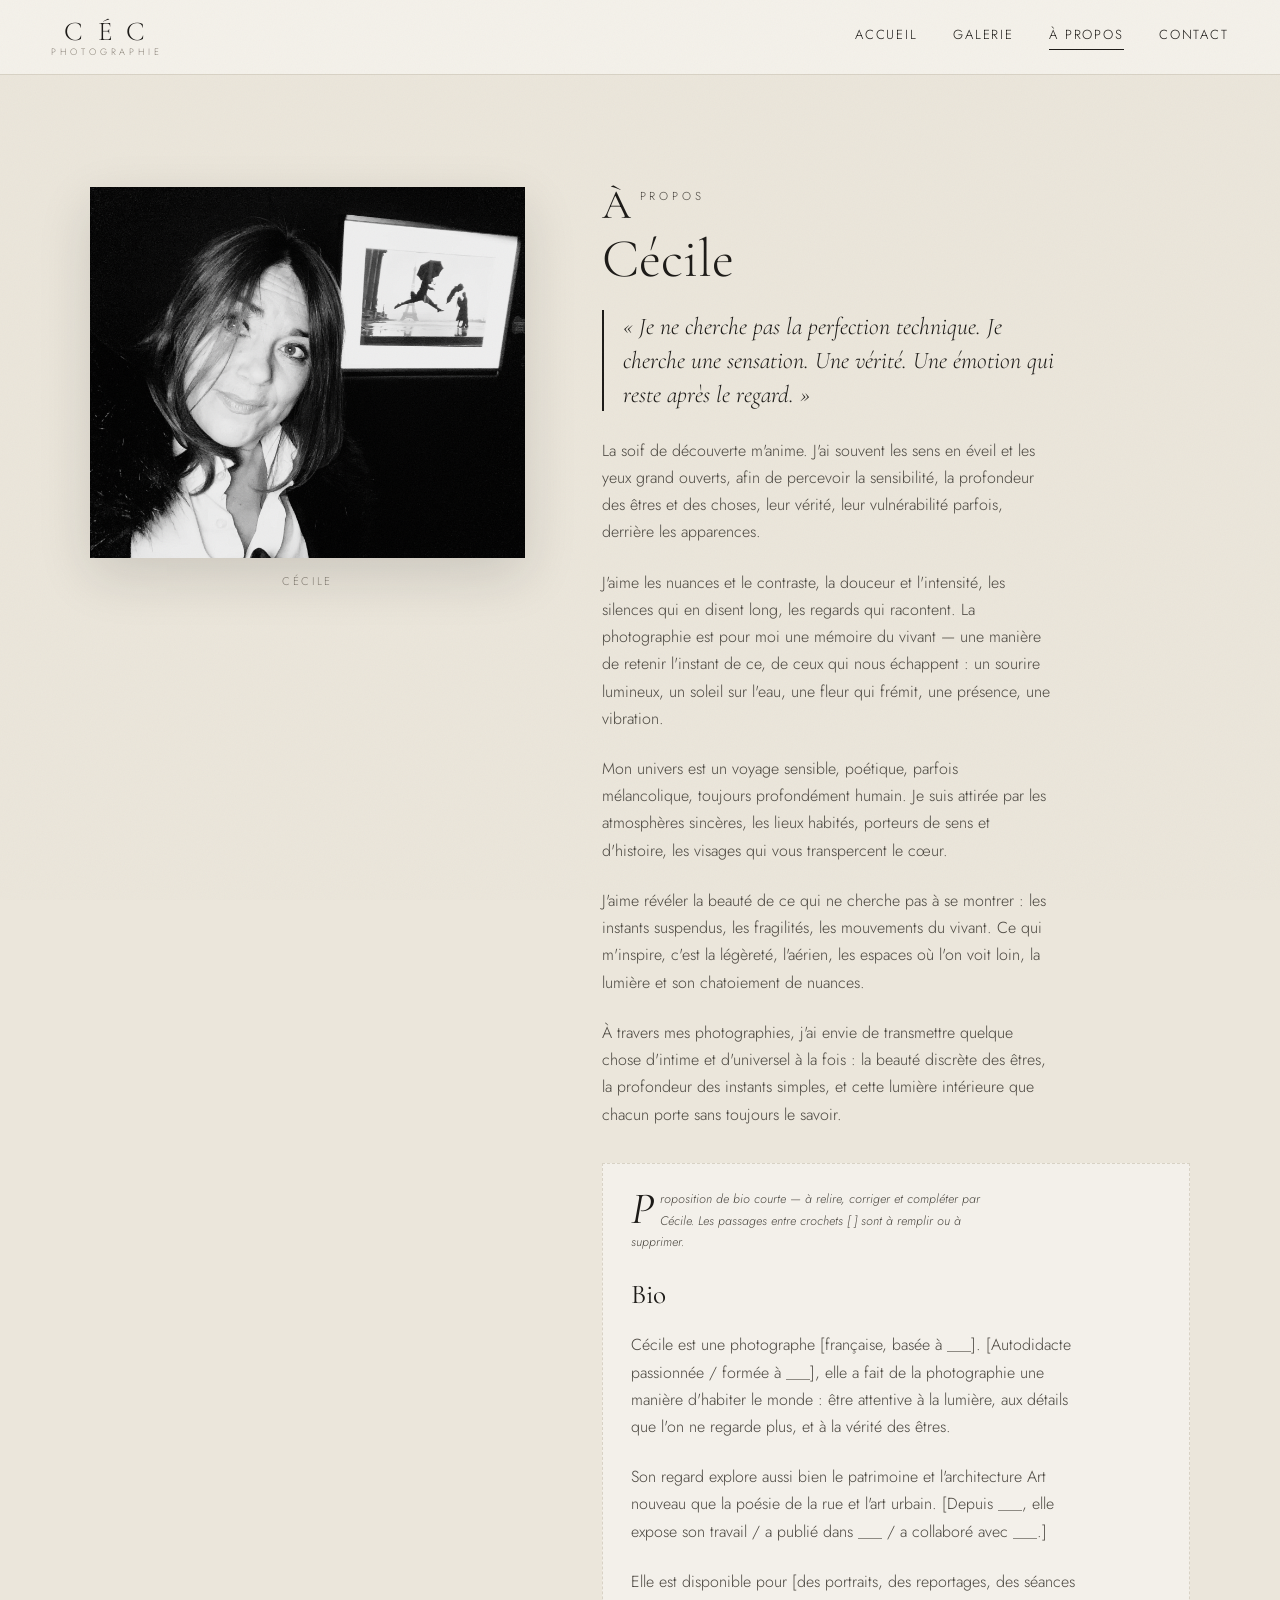
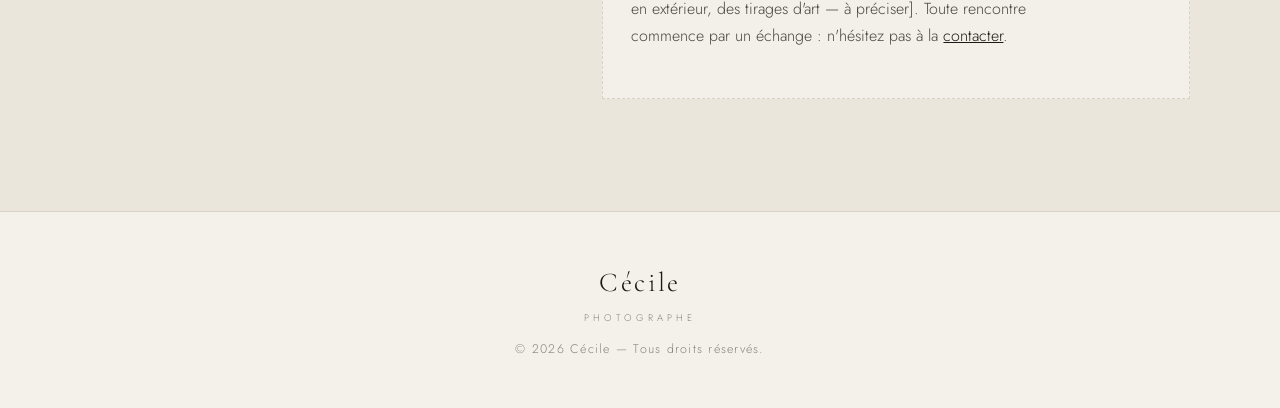
==== apropos.html @ 0a7814a8 "Galerie en séries, effets visuels (grain, parallaxe, retour en haut, transitions), bio à compléter" ====
<!DOCTYPE html>
<html lang="fr">
<head>
  <meta charset="UTF-8" />
  <meta name="viewport" content="width=device-width, initial-scale=1.0" />
  <title>À propos — CÉC Photographie</title>
  <meta name="description" content="À propos de Cécile, photographe — son regard, sa démarche, son univers." />
  <link rel="icon" href="assets/logo.png" />
  <link rel="preconnect" href="https://fonts.googleapis.com" />
  <link rel="preconnect" href="https://fonts.gstatic.com" crossorigin />
  <link href="https://fonts.googleapis.com/css2?family=Cormorant+Garamond:ital,wght@0,300;0,400;0,500;1,400&family=Jost:wght@300;400;500&display=swap" rel="stylesheet" />
  <link rel="stylesheet" href="assets/style.css?v=8" />
</head>
<body>

  <header class="site-header" id="top">
    <a class="brand" href="index.html" aria-label="Accueil">
      <span class="brand-mark">C&thinsp;É&thinsp;C</span>
      <span class="brand-sub">Photographie</span>
    </a>
    <nav class="site-nav">
      <a href="index.html">Accueil</a>
      <a href="galerie.html">Galerie</a>
      <a href="apropos.html" class="is-current">À propos</a>
      <a href="contact.html">Contact</a>
    </nav>
    <button class="nav-toggle" aria-label="Menu" aria-expanded="false">
      <span></span><span></span><span></span>
    </button>
  </header>

  <main>
    <section class="section section-about" id="apropos">
      <div class="about">
        <div class="about-photo reveal">
          <img src="images/34_photo_profil_auteur.jpg" alt="Portrait de Cécile" loading="lazy" />
          <span class="about-caption">Cécile</span>
        </div>
        <div class="about-text reveal" style="--d:.15s">
          <p class="kicker">À propos</p>
          <h2>Cécile</h2>
          <blockquote class="about-quote">« Je ne cherche pas la perfection technique. Je cherche une sensation. Une vérité. Une émotion qui reste après le regard. »</blockquote>
          <p>La soif de découverte m'anime. J'ai souvent les sens en éveil et les yeux grand ouverts, afin de percevoir la sensibilité, la profondeur des êtres et des choses, leur vérité, leur vulnérabilité parfois, derrière les apparences.</p>
          <p>J'aime les nuances et le contraste, la douceur et l'intensité, les silences qui en disent long, les regards qui racontent. La photographie est pour moi une mémoire du vivant — une manière de retenir l'instant de ce, de ceux qui nous échappent : un sourire lumineux, un soleil sur l'eau, une fleur qui frémit, une présence, une vibration.</p>
          <p>Mon univers est un voyage sensible, poétique, parfois mélancolique, toujours profondément humain. Je suis attirée par les atmosphères sincères, les lieux habités, porteurs de sens et d'histoire, les visages qui vous transpercent le cœur.</p>
          <p>J'aime révéler la beauté de ce qui ne cherche pas à se montrer : les instants suspendus, les fragilités, les mouvements du vivant. Ce qui m'inspire, c'est la légèreté, l'aérien, les espaces où l'on voit loin, la lumière et son chatoiement de nuances.</p>
          <p>À travers mes photographies, j'ai envie de transmettre quelque chose d'intime et d'universel à la fois : la beauté discrète des êtres, la profondeur des instants simples, et cette lumière intérieure que chacun porte sans toujours le savoir.</p>

          <div class="bio-draft">
            <p class="bio-note">Proposition de bio courte — à relire, corriger et compléter par Cécile. Les passages entre crochets [ ] sont à remplir ou à supprimer.</p>
            <h3>Bio</h3>
            <p>Cécile est une photographe [française, basée à ___]. [Autodidacte passionnée / formée à ___], elle a fait de la photographie une manière d'habiter le monde : être attentive à la lumière, aux détails que l'on ne regarde plus, et à la vérité des êtres.</p>
            <p>Son regard explore aussi bien le patrimoine et l'architecture Art nouveau que la poésie de la rue et l'art urbain. [Depuis ___, elle expose son travail / a publié dans ___ / a collaboré avec ___.]</p>
            <p>Elle est disponible pour [des portraits, des reportages, des séances en extérieur, des tirages d'art — à préciser]. Toute rencontre commence par un échange&nbsp;: n'hésitez pas à la <a href="contact.html">contacter</a>.</p>
          </div>
        </div>
      </div>
    </section>
  </main>

  <footer class="site-footer">
    <span class="footer-brand">Cécile</span>
    <span class="footer-sub">Photographe</span>
    <p>© <span id="year"></span> Cécile — Tous droits réservés.</p>
  </footer>

  <script src="assets/script.js?v=8"></script>
</body>
</html>
---- assets/style.css ----
:root {
  --cream: #f4f1ea;
  --cream-deep: #ebe6db;
  --ink: #1c1a17;
  --muted: #8a8378;
  --line: #d8d2c5;
  --white: #fbfaf7;
  --shadow: 0 18px 50px rgba(28, 26, 23, .14);
}

* { box-sizing: border-box; margin: 0; padding: 0; }

html { scroll-behavior: smooth; }

body {
  background: var(--cream);
  color: var(--ink);
  font-family: "Jost", -apple-system, sans-serif;
  font-weight: 300;
  line-height: 1.7;
  -webkit-font-smoothing: antialiased;
  min-height: 100vh;
  display: flex; flex-direction: column;
}
main { flex: 1 0 auto; }
.site-footer { flex-shrink: 0; }

h1, h2 { font-family: "Cormorant Garamond", serif; font-weight: 300; line-height: 1.1; }

img { display: block; max-width: 100%; }

/* ---------- Header ---------- */
.site-header {
  position: sticky; top: 0; z-index: 50;
  display: flex; align-items: center; justify-content: space-between;
  padding: 1.1rem clamp(1.2rem, 4vw, 3.5rem);
  background: rgba(244, 241, 234, .9);
  backdrop-filter: blur(10px);
  border-bottom: 1px solid var(--line);
  transition: padding .3s ease, background .3s ease, box-shadow .3s ease;
}
.site-header.scrolled {
  padding-top: .55rem; padding-bottom: .55rem;
  background: rgba(244, 241, 234, .97);
  box-shadow: 0 2px 22px rgba(28, 26, 23, .07);
}

.brand { text-decoration: none; color: var(--ink); text-align: center; line-height: 1; }
.brand-mark {
  display: block;
  font-family: "Cormorant Garamond", serif;
  font-size: 1.7rem; letter-spacing: .18em;
}
.brand-mark.small { font-size: 1.35rem; }
.brand-sub {
  display: block;
  font-size: .58rem; letter-spacing: .42em;
  text-transform: uppercase; color: var(--muted);
  margin-top: .15rem;
}

.site-nav { display: flex; gap: 2.2rem; }
.site-nav a {
  text-decoration: none; color: var(--ink);
  font-size: .82rem; letter-spacing: .14em; text-transform: uppercase;
  padding-bottom: 3px; position: relative;
}
.site-nav a::after {
  content: ""; position: absolute; left: 0; bottom: 0;
  width: 0; height: 1px; background: var(--ink); transition: width .3s ease;
}
.site-nav a:hover::after { width: 100%; }
.site-nav a.is-current::after { width: 100%; }

.nav-toggle { display: none; background: none; border: 0; cursor: pointer; width: 28px; height: 22px; }
.nav-toggle span { display: block; height: 1.5px; background: var(--ink); margin: 5px 0; transition: .3s; }

/* ---------- Hero ---------- */
.hero {
  display: grid; grid-template-columns: 1fr 1fr;
  min-height: 88vh;
}
.hero-img {
  background: url("../images/17_escalier_bleu_lumineux.jpg") center/cover no-repeat;
}
.hero-text {
  display: flex; flex-direction: column; justify-content: center;
  padding: clamp(2.2rem, 6vw, 6rem);
  background: var(--cream);
}
.hero-name {
  font-size: .72rem; letter-spacing: .34em; text-transform: uppercase;
  color: var(--muted); margin-bottom: 1.6rem;
}
.hero-text h1 {
  font-size: clamp(2.6rem, 5vw, 4.4rem); line-height: 1.07;
  margin-bottom: 1.6rem;
}
.hero-quote {
  font-family: "Cormorant Garamond", serif; font-style: italic;
  font-size: 1.35rem; line-height: 1.5;
  color: #2e2b26; max-width: 34ch; margin-bottom: 2.3rem;
  min-height: 6em;
  transition: opacity 1.1s ease, transform 1.1s cubic-bezier(.2,.7,.2,1), filter 1.1s ease;
}
.hero-quote.fade { opacity: 0; transform: translateY(14px); filter: blur(4px); }
.kicker {
  font-size: .72rem; letter-spacing: .34em; text-transform: uppercase;
  color: var(--muted); margin-bottom: 1.1rem;
}

.btn {
  align-self: flex-start;
  display: inline-block; text-decoration: none;
  color: var(--ink); border: 1px solid var(--ink);
  padding: .9rem 1.9rem;
  font-size: .76rem; letter-spacing: .2em; text-transform: uppercase;
  transition: background .3s, color .3s;
}
.btn:hover { background: var(--ink); color: var(--cream); }

/* ---------- Intro ---------- */
.intro {
  text-align: center;
  max-width: 660px; margin: 0 auto;
  padding: clamp(3.5rem, 8vw, 6.5rem) clamp(1.5rem, 5vw, 3rem);
}
.intro .kicker { margin-bottom: 1.8rem; }
.intro-text {
  font-family: "Cormorant Garamond", serif;
  font-size: clamp(1.35rem, 2.6vw, 1.85rem);
  line-height: 1.5; color: #2e2b26;
  margin-bottom: 1.3rem;
}
.intro-sign {
  display: inline-block; margin-top: 1.2rem;
  font-size: .72rem; letter-spacing: .28em; text-transform: uppercase;
  color: var(--muted);
}
.intro-sign::before {
  content: ""; display: block; width: 40px; height: 1px;
  background: var(--line); margin: 0 auto 1.2rem;
}

/* ---------- Sections ---------- */
.section { padding: clamp(3.5rem, 9vw, 7rem) clamp(1.2rem, 5vw, 4rem); max-width: 1320px; margin: 0 auto; }
.section-head { text-align: center; margin-bottom: 2.6rem; }
.section-head h2 { font-size: clamp(2.4rem, 5vw, 3.6rem); }

/* ---------- Filters ---------- */
.filters { display: flex; justify-content: center; flex-wrap: wrap; gap: .6rem; margin-bottom: 3rem; }
.filter {
  background: none; border: 1px solid var(--line); cursor: pointer;
  color: var(--muted);
  padding: .6rem 1.3rem;
  font-family: inherit; font-size: .74rem; letter-spacing: .14em; text-transform: uppercase;
  transition: .25s;
}
.filter:hover { color: var(--ink); border-color: var(--ink); }
.filter.is-active { background: var(--ink); color: var(--cream); border-color: var(--ink); }

/* ---------- Gallery ---------- */
.gallery { columns: 3; column-gap: 1.1rem; }
.gallery-item {
  break-inside: avoid; margin-bottom: 1.1rem;
  position: relative; cursor: pointer; overflow: hidden;
  background: var(--cream-deep);
}
.gallery-item img {
  width: 100%;
  filter: grayscale(100%) blur(14px);
  transition: transform .7s cubic-bezier(.2,.7,.2,1), filter .9s ease;
}
.gallery-item.loaded img { filter: grayscale(100%) blur(0); }
.gallery-item.loaded:hover img { filter: grayscale(0%) blur(0); transform: scale(1.05); }
.gallery-item .cap {
  position: absolute; left: 0; right: 0; bottom: 0;
  padding: 1.4rem 1rem .9rem;
  color: var(--white);
  font-size: .8rem; letter-spacing: .1em;
  background: linear-gradient(to top, rgba(20,18,15,.78), transparent);
  opacity: 0; transform: translateY(8px); transition: .35s;
}
.gallery-item:hover .cap { opacity: 1; transform: translateY(0); }

/* ---------- About ---------- */
.section-about { background: var(--cream-deep); max-width: none; }
.about {
  max-width: 1100px; margin: 0 auto;
  display: grid; grid-template-columns: .85fr 1.15fr; gap: clamp(2rem, 6vw, 5rem);
  align-items: center;
}
.about-photo img { width: 100%; box-shadow: var(--shadow); filter: grayscale(100%); }
.about-caption {
  display: block; text-align: center; margin-top: .9rem;
  font-size: .7rem; letter-spacing: .24em; text-transform: uppercase;
  color: var(--muted);
}
.about-text h2 { font-size: clamp(2.4rem, 5vw, 3.4rem); margin-bottom: 1.3rem; }
.about-text p { margin-bottom: 1.1rem; color: #4a463f; max-width: 50ch; }
.about-quote {
  font-family: "Cormorant Garamond", serif;
  font-style: italic; font-size: 1.5rem; line-height: 1.4;
  color: var(--ink); border-left: 2px solid var(--ink);
  padding-left: 1.2rem; margin-bottom: 1.6rem; max-width: 46ch;
}
.about-note { font-size: .78rem; font-style: italic; color: var(--muted); }

/* ---------- Contact ---------- */
.section-contact { text-align: center; }
.contact-line { font-size: 1.1rem; color: #4a463f; margin-bottom: 1.8rem; }
.contact-links { display: flex; justify-content: center; gap: 2.5rem; flex-wrap: wrap; margin-bottom: 1.4rem; }
.contact-links a {
  font-family: "Cormorant Garamond", serif; font-size: 1.7rem;
  color: var(--ink); text-decoration: none; border-bottom: 1px solid var(--line);
  padding-bottom: 3px; transition: border-color .3s;
}
.contact-links a:hover { border-color: var(--ink); }

/* ---------- Footer ---------- */
.site-footer {
  text-align: center; padding: 3rem 1.5rem;
  border-top: 1px solid var(--line);
}
.footer-brand {
  display: block;
  font-family: "Cormorant Garamond", serif;
  font-size: 1.7rem; letter-spacing: .1em;
}
.footer-sub {
  display: block;
  font-size: .6rem; letter-spacing: .42em; text-transform: uppercase;
  color: var(--muted); margin-top: .2rem; margin-bottom: .8rem;
}
.site-footer p { font-size: .78rem; letter-spacing: .1em; color: var(--muted); }

/* ---------- Lightbox ---------- */
.lightbox {
  position: fixed; inset: 0; z-index: 100;
  background: rgba(18, 16, 13, .96);
  display: none; align-items: center; justify-content: center;
}
.lightbox.open { display: flex; }
.lb-stage { max-width: 90vw; max-height: 90vh; text-align: center; }
.lb-stage img { max-width: 90vw; max-height: 70vh; margin: 0 auto; box-shadow: var(--shadow); }
.lb-stage figcaption {
  display: flex; flex-direction: column; align-items: center; gap: .55rem;
  margin-top: 1.1rem;
}
#lb-caption {
  color: #f4f1ea;
  font-size: .82rem; letter-spacing: .22em; text-transform: uppercase;
}
.lb-texte {
  font-family: "Cormorant Garamond", serif;
  font-style: italic; font-size: 1.35rem; line-height: 1.45;
  color: #e7e1d4; max-width: 34ch; text-transform: none; letter-spacing: .01em;
}
.lb-close, .lb-nav {
  position: absolute; background: none; border: 0; cursor: pointer;
  color: #f4f1ea; transition: opacity .2s; opacity: .65;
}
.lb-close:hover, .lb-nav:hover { opacity: 1; }
.lb-close { top: 1.5rem; right: 2rem; font-size: 2.6rem; line-height: 1; }
.lb-nav { top: 50%; transform: translateY(-50%); font-size: 3.5rem; padding: 0 1.5rem; }
.lb-prev { left: .5rem; }
.lb-next { right: .5rem; }

/* ---------- Animations ---------- */
.reveal { opacity: 0; transform: translateY(28px); transition: opacity .9s ease, transform .9s cubic-bezier(.2,.7,.2,1); transition-delay: var(--d, 0s); }
.reveal.is-visible { opacity: 1; transform: none; }

@keyframes riseIn { from { opacity: 0; transform: translateY(26px); } to { opacity: 1; transform: none; } }
.reveal-load { opacity: 0; animation: riseIn 1s cubic-bezier(.2,.7,.2,1) forwards; animation-delay: var(--d, 0s); }

.gallery-item { opacity: 0; transform: translateY(24px); }
.gallery-item.in { opacity: 1; transform: none; transition: opacity .7s ease, transform .7s cubic-bezier(.2,.7,.2,1); }

.scroll-cue {
  position: absolute; left: 50%; bottom: 26px; transform: translateX(-50%);
  width: 1px; height: 54px; background: var(--ink); opacity: .4;
  transform-origin: top;
  animation: cue 2.2s ease-in-out infinite;
}
@keyframes cue { 0%,100% { transform: translateX(-50%) scaleY(.35); opacity: .15; } 50% { transform: translateX(-50%) scaleY(1); opacity: .5; } }

@media (prefers-reduced-motion: reduce) {
  .reveal, .reveal-load, .gallery-item { opacity: 1 !important; transform: none !important; animation: none !important; }
  .scroll-cue, .hero-img { animation: none; }
}

/* ---------- Lightbox counter ---------- */
.lb-counter { font-size: .72rem; letter-spacing: .25em; color: var(--muted); }

/* ---------- Contact form ---------- */
.contact-form { max-width: 480px; margin: 0 auto 2.2rem; text-align: left; }
.field { position: relative; margin-bottom: 1.5rem; }
.field input, .field textarea {
  width: 100%; background: var(--white); border: 1px solid var(--line);
  padding: 1.15rem 1rem .55rem;
  font-family: inherit; font-size: .95rem; color: var(--ink);
  resize: vertical; transition: border-color .25s;
}
.field input:focus, .field textarea:focus { outline: none; border-color: var(--ink); }
.field label {
  position: absolute; left: 1rem; top: .95rem;
  color: var(--muted); font-size: .95rem; pointer-events: none;
  transition: .2s ease;
}
.field input:focus + label, .field textarea:focus + label,
.field input:not(:placeholder-shown) + label,
.field textarea:not(:placeholder-shown) + label {
  top: .3rem; font-size: .66rem; letter-spacing: .12em; text-transform: uppercase;
}
.contact-form .btn { width: 100%; text-align: center; cursor: pointer; }
.form-status { margin-top: 1rem; font-size: .85rem; text-align: center; min-height: 1.2em; }
.form-status.ok { color: #4a7c4a; }
.form-status.err { color: #b05050; }

/* ---------- À propos : photo qui suit le scroll + texte rythmé ---------- */
.about { align-items: start; }
.about-photo { position: sticky; top: 96px; }
.about-text p { margin-bottom: 1.45rem; }
.about-text p:first-of-type::first-letter {
  font-family: "Cormorant Garamond", serif; font-weight: 400;
  font-size: 3.6em; line-height: .76; float: left;
  margin: .06em .12em 0 0; color: var(--ink);
}

/* ---------- Bandeau d'introduction de page ---------- */
.page-intro-text {
  max-width: 48ch; margin: 1.3rem auto 0;
  font-family: "Cormorant Garamond", serif; font-style: italic;
  font-size: 1.3rem; line-height: 1.5; color: #4a463f;
}

/* ---------- Bandeau de la page Contact ---------- */
.contact-banner {
  position: relative; height: 40vh; min-height: 260px;
  display: flex; align-items: center; justify-content: center;
  overflow: hidden;
}
.contact-banner .cb-img {
  position: absolute; inset: -16% 0;
  background: url("../images/17_escalier_bleu_lumineux.jpg") center 42%/cover;
  will-change: transform;
}
.contact-banner .cb-veil {
  position: absolute; inset: 0;
  background: linear-gradient(rgba(10,12,22,.38), rgba(10,12,22,.52));
}
.contact-banner h1 {
  position: relative; z-index: 2; color: var(--cream);
  font-size: clamp(2.6rem, 5vw, 4rem);
  text-shadow: 0 2px 26px rgba(8,10,20,.5);
}

/* ---------- Aperçu de la galerie sur l'accueil ---------- */
.home-preview {
  text-align: center; background: var(--cream-deep);
  padding: clamp(3rem, 7vw, 5.5rem) clamp(1.2rem, 5vw, 4rem);
}
.home-preview h2 { font-size: clamp(2.2rem, 4.5vw, 3.2rem); margin-top: .3rem; }
.home-preview .btn { margin-top: .6rem; }
.preview-grid {
  display: grid; grid-template-columns: repeat(3, 1fr); gap: 1rem;
  max-width: 1100px; margin: 2.4rem auto;
}
.preview-grid a { display: block; overflow: hidden; background: var(--cream); }
.preview-grid img {
  width: 100%; height: 260px; object-fit: cover;
  transition: transform .7s cubic-bezier(.2,.7,.2,1);
}
.preview-grid a:hover img { transform: scale(1.06); }

/* ---------- Grain argentique ---------- */
body::before {
  content: ""; position: fixed; inset: 0; z-index: 9999;
  pointer-events: none; opacity: .035;
  background-image: url("data:image/svg+xml,%3Csvg xmlns='http://www.w3.org/2000/svg'%3E%3Cfilter id='n'%3E%3CfeTurbulence type='fractalNoise' baseFrequency='0.82' numOctaves='2' stitchTiles='stitch'/%3E%3C/filter%3E%3Crect width='100%25' height='100%25' filter='url(%23n)'/%3E%3C/svg%3E");
}

/* ---------- Transition entre les pages ---------- */
@keyframes pageIn { from { opacity: 0; } to { opacity: 1; } }
body { animation: pageIn .55s ease; }
body.is-leaving { opacity: 0; transition: opacity .32s ease; }

/* ---------- Bouton retour en haut ---------- */
.to-top {
  position: fixed; right: 1.6rem; bottom: 1.6rem; z-index: 60;
  width: 46px; height: 46px; border-radius: 50%;
  border: 1px solid var(--line); background: rgba(244, 241, 234, .92);
  color: var(--ink); font-size: 1.1rem; cursor: pointer;
  opacity: 0; pointer-events: none; transform: translateY(10px);
  transition: opacity .35s ease, transform .35s ease, background .25s, color .25s;
  backdrop-filter: blur(6px);
}
.to-top.show { opacity: 1; pointer-events: auto; transform: none; }
.to-top:hover { background: var(--ink); color: var(--cream); }

/* ---------- Cartes de séries (page Galerie) ---------- */
.series-grid {
  display: grid; grid-template-columns: repeat(2, 1fr); gap: 1.4rem;
  max-width: 1100px; margin: 2.8rem auto 0;
}
.serie-card {
  position: relative; display: block; text-decoration: none;
  overflow: hidden; aspect-ratio: 3 / 2; background: var(--cream-deep);
}
.serie-card .serie-img {
  position: absolute; inset: 0;
  background-size: cover; background-position: center;
  transition: transform .9s cubic-bezier(.2,.7,.2,1);
}
.serie-card:hover .serie-img { transform: scale(1.05); }
.serie-card.is-soon .serie-img { filter: grayscale(65%) brightness(.92); }
.serie-veil {
  position: absolute; inset: 0;
  background: linear-gradient(to top, rgba(15,13,10,.72), rgba(15,13,10,.08) 62%);
}
.serie-label {
  position: absolute; left: 0; right: 0; bottom: 0; z-index: 2;
  padding: 1.7rem; text-align: center; color: var(--cream);
}
.serie-label h3 {
  font-family: "Cormorant Garamond", serif; font-weight: 300;
  font-size: clamp(1.6rem, 3vw, 2.4rem); line-height: 1.1;
}
.serie-count {
  display: block; margin-top: .35rem;
  font-size: .7rem; letter-spacing: .2em; text-transform: uppercase;
  color: rgba(244, 241, 234, .82);
}
.soon-badge {
  display: inline-block; margin-top: .55rem;
  padding: .32rem .95rem; border: 1px solid rgba(244, 241, 234, .65);
  font-size: .64rem; letter-spacing: .22em; text-transform: uppercase;
}

.back-link {
  color: inherit; text-decoration: none;
  border-bottom: 1px solid var(--line); transition: border-color .25s;
}
.back-link:hover { border-color: var(--ink); }

/* ---------- Bloc bio (proposition) ---------- */
.bio-draft {
  margin-top: 2.2rem; padding: 1.6rem 1.8rem;
  border: 1px dashed var(--line); background: rgba(255, 255, 255, .4);
}
.bio-note {
  font-size: .78rem !important; font-style: italic;
  color: var(--muted); margin-bottom: 1.2rem !important;
}
.bio-draft h3 {
  font-family: "Cormorant Garamond", serif; font-weight: 400;
  font-size: 1.7rem; margin-bottom: .8rem;
}
.bio-draft a { color: var(--ink); }

/* ---------- Page « Bientôt » ---------- */
.soon-page {
  text-align: center; max-width: 620px; margin: 0 auto;
  padding: clamp(4rem, 12vw, 9rem) clamp(1.5rem, 5vw, 3rem);
}
.soon-page h1 { font-size: clamp(2.4rem, 6vw, 4rem); margin: .8rem 0 1.2rem; }
.soon-line {
  font-family: "Cormorant Garamond", serif; font-style: italic;
  font-size: 1.35rem; line-height: 1.5; color: #4a463f; margin-bottom: 2.4rem;
}

@media (prefers-reduced-motion: reduce) {
  body { animation: none; }
  .cb-img { transform: none !important; }
}

/* ---------- Responsive ---------- */
@media (max-width: 1000px) {
  .gallery { columns: 2; }
  .hero { grid-template-columns: 1fr; }
  .hero-img { min-height: 46vh; }
  .hero-text { text-align: center; align-items: center; }
  .hero-quote { margin-left: auto; margin-right: auto; }
  .hero-text .btn { align-self: center; }
  .about { grid-template-columns: 1fr; }
  .about-photo { max-width: 360px; margin: 0 auto; position: static; }
  .preview-grid { grid-template-columns: repeat(2, 1fr); }
  .preview-grid img { height: 200px; }
}
@media (max-width: 680px) {
  .gallery { columns: 1; }
  .preview-grid { grid-template-columns: 1fr; }
  .preview-grid img { height: 240px; }
  .series-grid { grid-template-columns: 1fr; }
  .site-nav {
    position: absolute; top: 100%; left: 0; right: 0;
    flex-direction: column; gap: 0;
    background: var(--cream); border-bottom: 1px solid var(--line);
    max-height: 0; overflow: hidden; transition: max-height .35s ease;
  }
  .site-nav.open { max-height: 320px; }
  .site-nav a { padding: 1rem clamp(1.2rem, 4vw, 3.5rem); border-top: 1px solid var(--line); }
  .nav-toggle { display: block; }
  .site-header { justify-content: center; }
  .nav-toggle { position: absolute; right: clamp(1.2rem, 4vw, 3.5rem); }
}
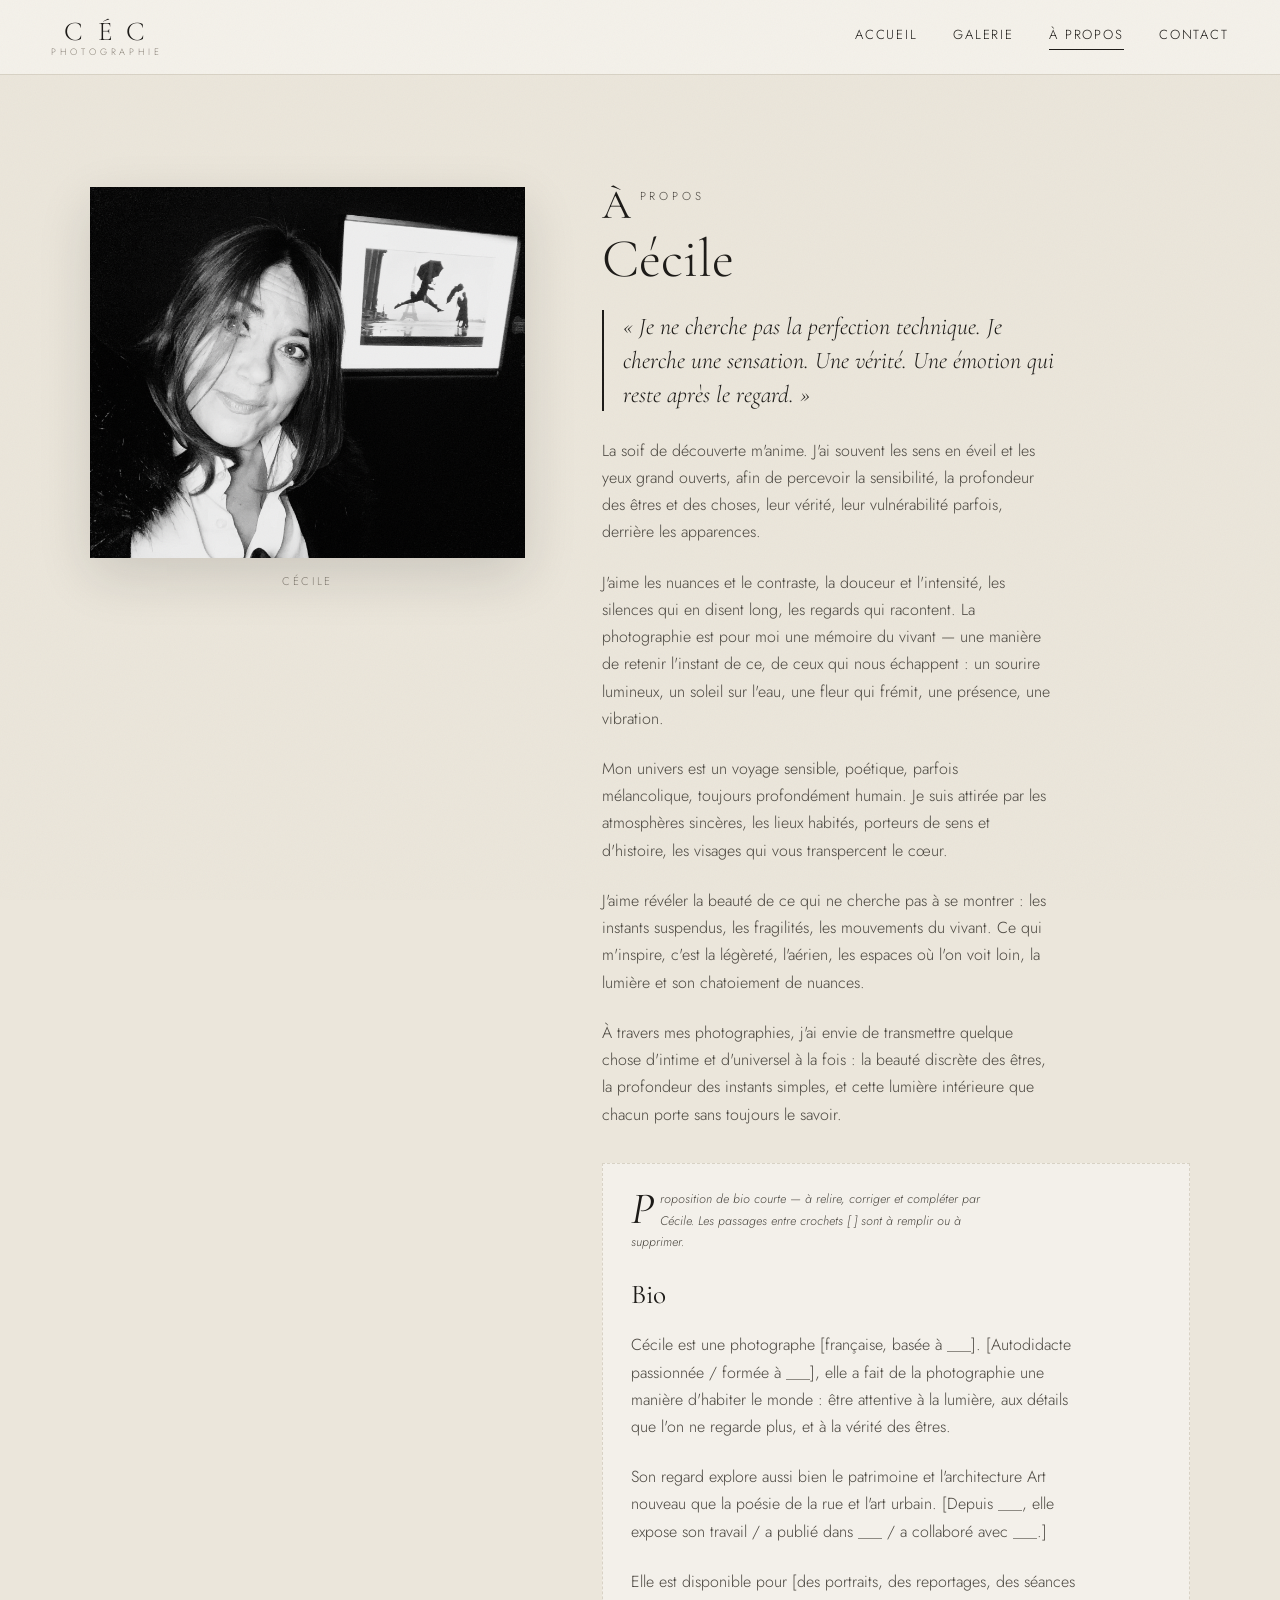
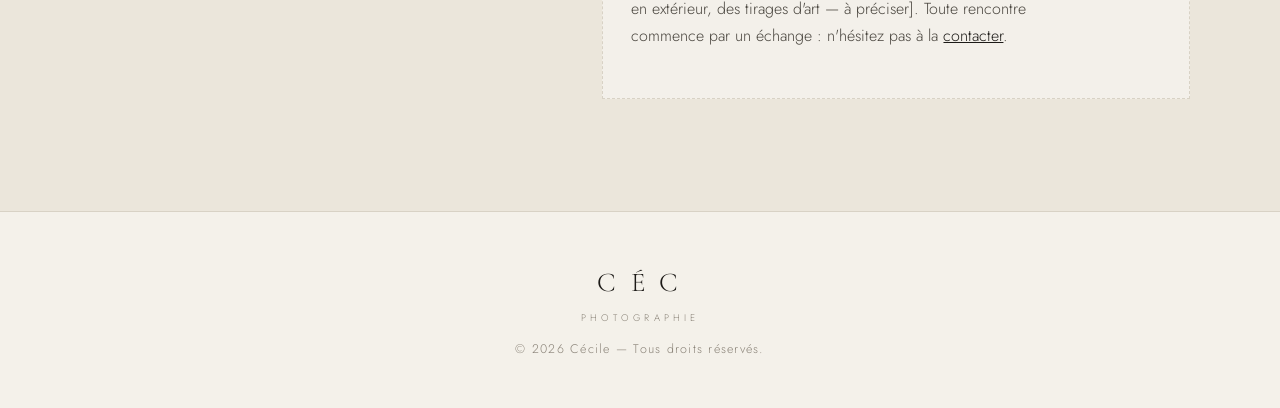
==== commit 2d58a4ac: "Pied de page : CÉC Photographie (cohérence avec le logo)" ====
--- a/apropos.html
+++ b/apropos.html
@@ -5,11 +5,15 @@
   <meta name="viewport" content="width=device-width, initial-scale=1.0" />
   <title>À propos — CÉC Photographie</title>
   <meta name="description" content="À propos de Cécile, photographe — son regard, sa démarche, son univers." />
-  <link rel="icon" href="assets/logo.png" />
+  <link rel="icon" href="assets/icon-512.png" />
+  <link rel="apple-touch-icon" href="assets/icon-180.png" />
+  <link rel="manifest" href="manifest.json" />
+  <meta name="theme-color" content="#f4f1ea" />
+  <meta name="apple-mobile-web-app-title" content="CÉC" />
   <link rel="preconnect" href="https://fonts.googleapis.com" />
   <link rel="preconnect" href="https://fonts.gstatic.com" crossorigin />
   <link href="https://fonts.googleapis.com/css2?family=Cormorant+Garamond:ital,wght@0,300;0,400;0,500;1,400&family=Jost:wght@300;400;500&display=swap" rel="stylesheet" />
-  <link rel="stylesheet" href="assets/style.css?v=8" />
+  <link rel="stylesheet" href="assets/style.css?v=11" />
 </head>
 <body>
 
@@ -59,11 +63,11 @@
   </main>
 
   <footer class="site-footer">
-    <span class="footer-brand">Cécile</span>
-    <span class="footer-sub">Photographe</span>
+    <span class="footer-brand">C&thinsp;É&thinsp;C</span>
+    <span class="footer-sub">Photographie</span>
     <p>© <span id="year"></span> Cécile — Tous droits réservés.</p>
   </footer>
 
-  <script src="assets/script.js?v=8"></script>
+  <script src="assets/script.js?v=11"></script>
 </body>
 </html>
--- a/assets/style.css
+++ b/assets/style.css
@@ -101,9 +101,9 @@
   font-size: 1.35rem; line-height: 1.5;
   color: #2e2b26; max-width: 34ch; margin-bottom: 2.3rem;
   min-height: 6em;
-  transition: opacity 1.1s ease, transform 1.1s cubic-bezier(.2,.7,.2,1), filter 1.1s ease;
-}
-.hero-quote.fade { opacity: 0; transform: translateY(14px); filter: blur(4px); }
+  transition: opacity 1.1s ease, transform 1.1s cubic-bezier(.2,.7,.2,1);
+}
+.hero-quote.fade { opacity: 0; transform: translateY(14px); }
 .kicker {
   font-size: .72rem; letter-spacing: .34em; text-transform: uppercase;
   color: var(--muted); margin-bottom: 1.1rem;
@@ -225,7 +225,7 @@
 .footer-brand {
   display: block;
   font-family: "Cormorant Garamond", serif;
-  font-size: 1.7rem; letter-spacing: .1em;
+  font-size: 1.7rem; letter-spacing: .18em;
 }
 .footer-sub {
   display: block;
